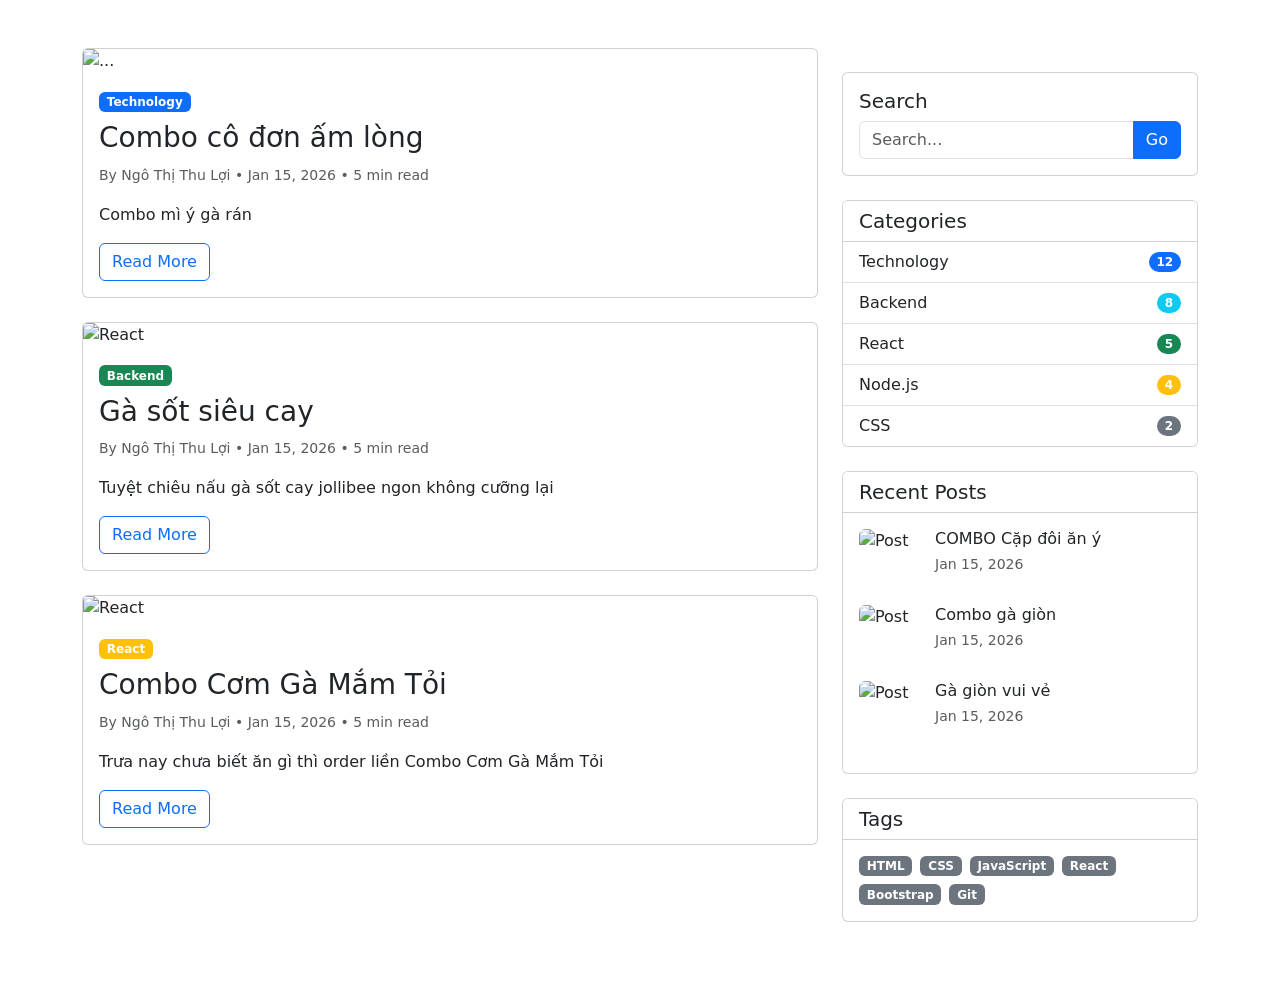
==== session_02_bootstrap/projects/portfolio_bootstrap/blog.html @ c26c79b9 "[FEATURE] Build sticky sidebar" ====
<!DOCTYPE html>
<html lang="en">
<head>
    <meta charset="UTF-8">
    <meta name="viewport" content="width=device-width, initial-scale=1.0">
    <title>Blog - Ngo Thi Thu Loi</title>
    <link href="https://cdn.jsdelivr.net/npm/bootstrap@5.3.2/dist/css/bootstrap.min.css" rel="stylesheet">
    <link href="https://cdn.jsdelivr.net/npm/bootstrap-icons@1.11.1/font/bootstrap-icons.css" rel="stylesheet">
    <link rel="stylesheet" href="css/custom-theme.css">
    <link rel="stylesheet" href="css/blog.css">
</head>
<body>
    <section id="blog" class="py-5">
    <div class="container">
        <div class="row">
            <!-- Main Content (8 columns) -->
            <div class="col-lg-8">
                <!-- Blog Post Card 1 -->
                <article class="card mb-4">
                    <img src="https://jollibee.com.vn/media/catalog/product/cache/11f3e6435b23ab624dc55c2d3fe9479d/m/y/my_ga_khoai_nc.png" class="card-img-top" alt="...">
                    <div class="card-body">
                        <span class="badge bg-primary">Technology</span>
                        <h3 class="card-title mt-2">Combo cô đơn ấm lòng</h3>
                        <p class="card-text text-muted">
                            <small>By Ngô Thị Thu Lợi • Jan 15, 2026 • 5 min read</small>
                        </p>
                        <p class="card-text">Combo mì ý gà rán</p>
                        <a href="#" class="btn btn-outline-primary">Read More</a>
                    </div>
                </article>
                
                <article class="card mb-4">
                        <img src="https://alltop.vn/backend/media/images/posts/1814/Jollibee-190862.jpg" class="card-img-top" alt="React">
                        <div class="card-body">
                            <span class="badge bg-success">Backend</span>
                            <h3 class="card-title mt-2">Gà sốt siêu cay</h3>
                            <p class="card-text text-muted">
                                <small>By Ngô Thị Thu Lợi • Jan 15, 2026 • 5 min read</small>
                            </p>
                            <p class="card-text">Tuyệt chiêu nấu gà sốt cay jollibee ngon không cưỡng lại</p>
                            <a href="#" class="btn btn-outline-primary">Read More</a>
                        </div>
                    </article>
                    <article class="card mb-4">
                        <img src="https://statics.vincom.com.vn/uu-dai/anh_thumbnail/jollibee-1725597068.png" class="card-img-top" alt="React">
                        <div class="card-body">
                            <span class="badge bg-warning">React</span>
                            <h3 class="card-title mt-2">Combo Cơm Gà Mắm Tỏi</h3>
                            <p class="card-text text-muted">
                                <small>By Ngô Thị Thu Lợi • Jan 15, 2026 • 5 min read</small>
                            </p>
                            <p class="card-text">Trưa nay chưa biết ăn gì thì order liền Combo Cơm Gà Mắm Tỏi</p>
                            <a href="#" class="btn btn-outline-primary">Read More</a>
                        </div>
                    </article>
            </div>
            <!-- Sidebar (4 columns) -->
            <div class="col-lg-4">
                <!-- Sticky sidebar -->
                <div class="sticky-top pt-4">
                    <!-- Search -->
                     <div class="card mb-4">
                            <div class="card-body">
                                <h5 class="card-title">Search</h5>
                                <div class="input-group">
                                    <input type="text" class="form-control" placeholder="Search...">
                                    <button class="btn btn-primary" type="button">Go</button>
                                </div>
                            </div>
                        </div>
                    <!-- Categories -->
                     <div class="card mb-4">
                            <div class="card-header bg-white">
                                <h5 class="mb-0">Categories</h5>
                            </div>
                            <ul class="list-group list-group-flush">
                                <li class="list-group-item d-flex justify-content-between align-items-center">
                                    Technology
                                    <span class="badge bg-primary rounded-pill">12</span>
                                </li>
                                <!-- More categories -->
                                <li class="list-group-item d-flex justify-content-between align-items-center">
                                    Backend
                                    <span class="badge bg-info rounded-pill">8</span>
                                </li>
                                <li class="list-group-item d-flex justify-content-between align-items-center">
                                    React
                                    <span class="badge bg-success rounded-pill">5</span>
                                </li>
                                <li class="list-group-item d-flex justify-content-between align-items-center">
                                    Node.js
                                    <span class="badge bg-warning rounded-pill">4</span>
                                </li>
                                <li class="list-group-item d-flex justify-content-between align-items-center">
                                    CSS
                                    <span class="badge bg-secondary rounded-pill">2</span>
                                </li>
                            </ul>
                        </div>
                    <!-- Recent Posts -->
                     <div class="card mb-4">
                            <div class="card-header bg-white">
                                <h5 class="mb-0">Recent Posts</h5>
                            </div>
                            <div class="card-body">
                                <div class="d-flex mb-3">
                                    <img src="https://down-vn.img.susercontent.com/vn-11134513-81ztc-mlj0ejtwaosjce@resize_ss576x330" class="rounded" width="60"
                                        height="60" alt="Post">
                                    <div class="ms-3">
                                        <h6 class="mb-1">COMBO Cặp đôi ăn ý</h6>
                                        <small class="text-muted">Jan 15, 2026</small>
                                    </div>
                                </div>
                                <div class="d-flex mb-3">
                                    <img src="https://upload.urbox.vn/strapi/Jollibee_003_b6c3642178.jpg" class="rounded" width="60"
                                        height="60" alt="Post">
                                    <div class="ms-3">
                                        <h6 class="mb-1">Combo gà giòn</h6>
                                        <small class="text-muted">Jan 15, 2026</small>
                                    </div>
                                </div>
                                <div class="d-flex mb-3">
                                    <img src="https://i.ytimg.com/vi/Fkh9o_XpbI4/maxresdefault.jpg" class="rounded" width="60"
                                        height="60" alt="Post">
                                    <div class="ms-3">
                                        <h6 class="mb-1">Gà giòn vui vẻ</h6>
                                        <small class="text-muted">Jan 15, 2026</small>
                                    </div>
                                </div>
                            </div>
                        </div>
                    <!-- Tags -->
                     <div class="card mb-4">
                            <div class="card-header bg-white">
                                <h5 class="mb-0">Tags</h5>
                            </div>
                            <div class="card-body">
                                <div class="d-flex flex-wrap gap-2">
                                    <span class="badge bg-secondary">HTML</span>
                                    <span class="badge bg-secondary">CSS</span>
                                    <span class="badge bg-secondary">JavaScript</span>
                                    <!-- More tags -->
                                    <span class="badge bg-secondary">React</span>
                                    <span class="badge bg-secondary">Bootstrap</span>
                                    <span class="badge bg-secondary">Git</span>
                                </div>
                            </div>
                     </div>
                </div>
            </div>
        </div>
</section>
</body>
</html>
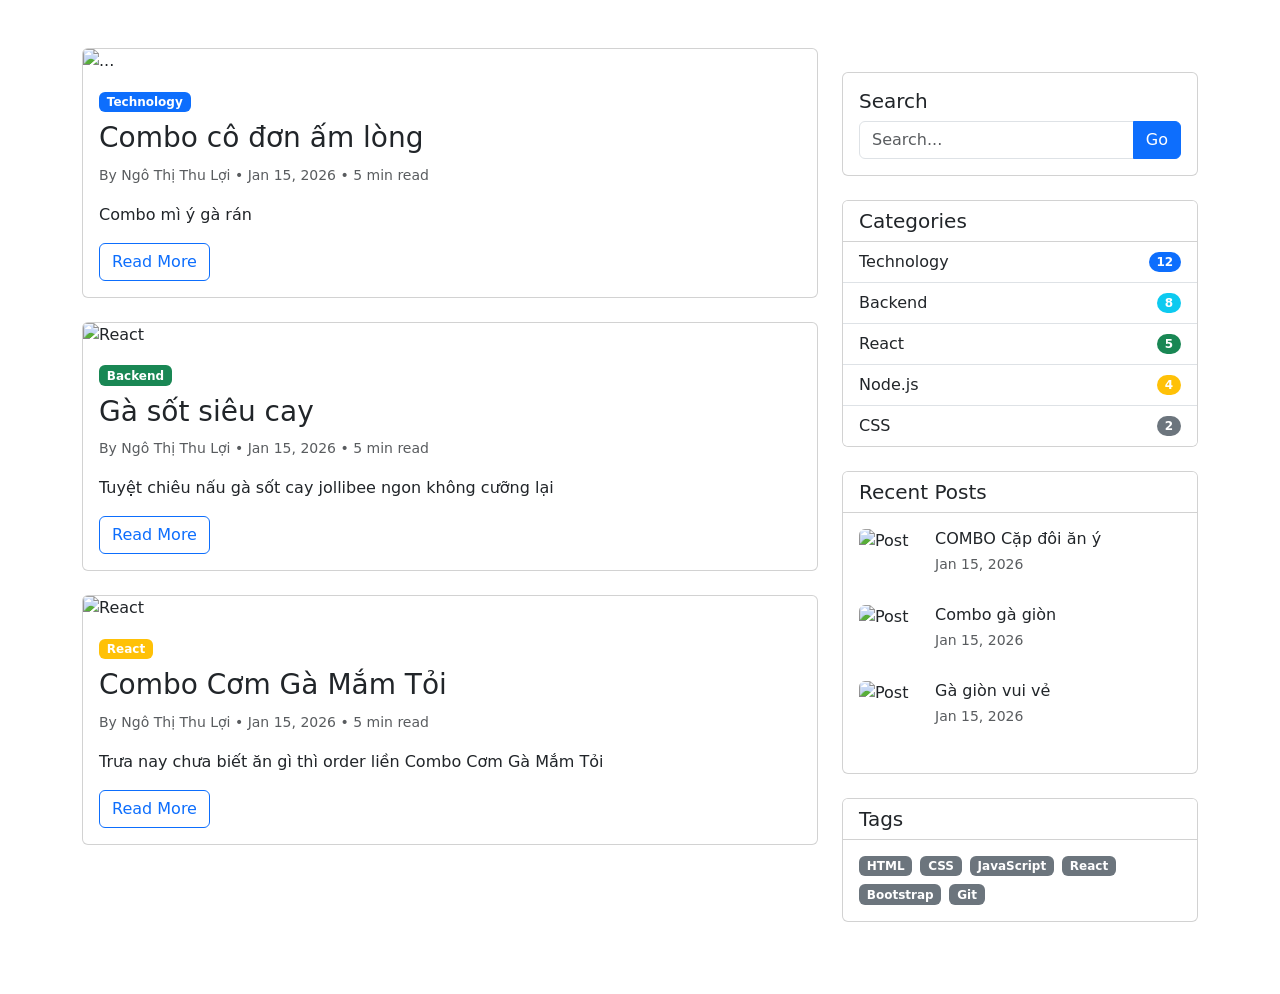
==== commit bca0da4c: "[FEATURE] Add categories and tags cloud" ====
--- a/session_02_bootstrap/projects/portfolio_bootstrap/blog.html
+++ b/session_02_bootstrap/projects/portfolio_bootstrap/blog.html
@@ -68,6 +68,7 @@
                                 </div>
                             </div>
                         </div>
+                        
                     <!-- Categories -->
                      <div class="card mb-4">
                             <div class="card-header bg-white">
@@ -97,6 +98,7 @@
                                 </li>
                             </ul>
                         </div>
+
                     <!-- Recent Posts -->
                      <div class="card mb-4">
                             <div class="card-header bg-white">
@@ -129,6 +131,7 @@
                                 </div>
                             </div>
                         </div>
+
                     <!-- Tags -->
                      <div class="card mb-4">
                             <div class="card-header bg-white">
@@ -146,6 +149,7 @@
                                 </div>
                             </div>
                      </div>
+
                 </div>
             </div>
         </div>
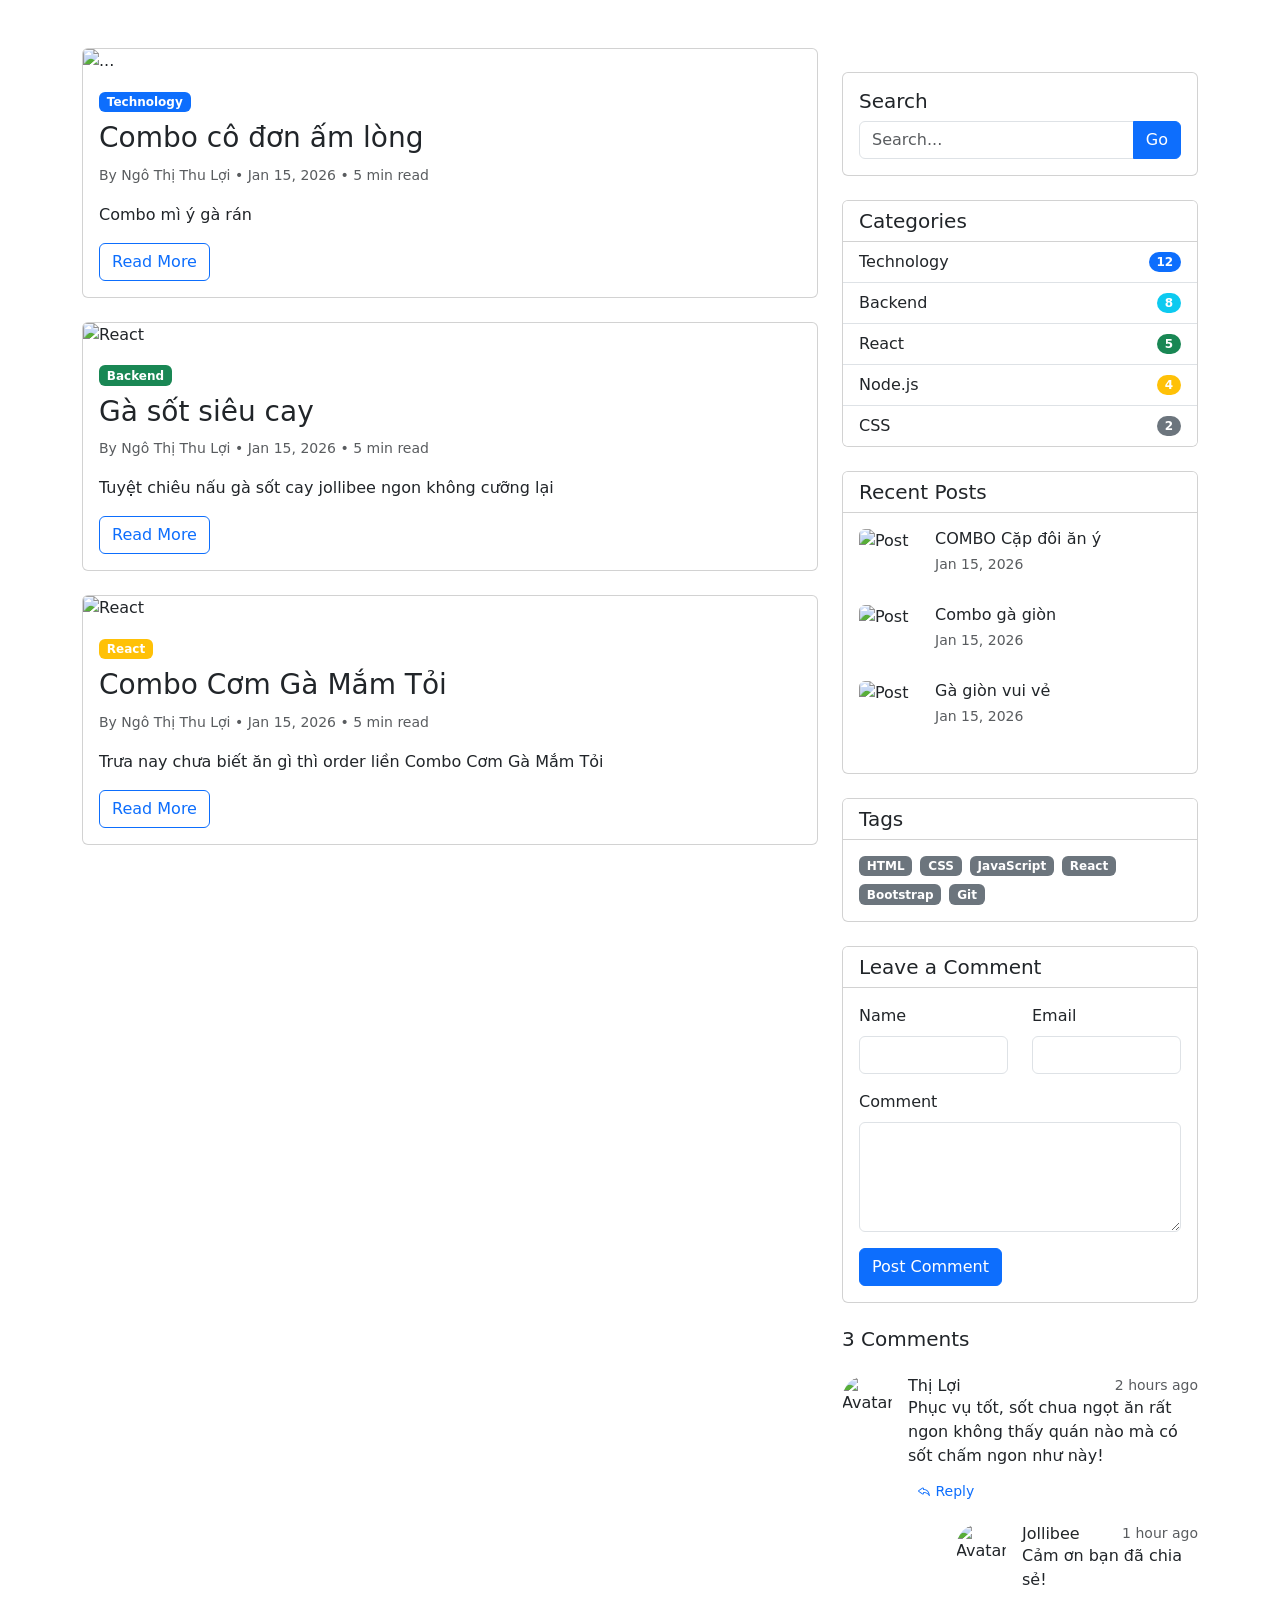
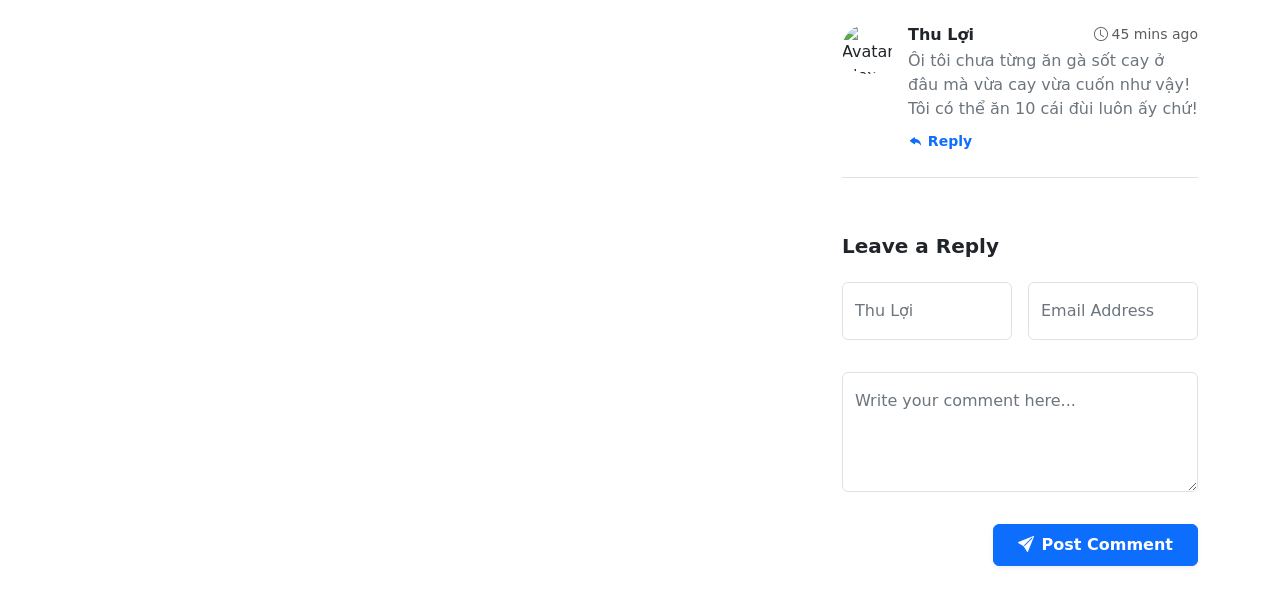
==== commit d36af485: "[FEATURE] Display threaded comments" ====
--- a/session_02_bootstrap/projects/portfolio_bootstrap/blog.html
+++ b/session_02_bootstrap/projects/portfolio_bootstrap/blog.html
@@ -68,7 +68,7 @@
                                 </div>
                             </div>
                         </div>
-                        
+
                     <!-- Categories -->
                      <div class="card mb-4">
                             <div class="card-header bg-white">
@@ -150,6 +150,113 @@
                             </div>
                      </div>
 
+                <div class="card mb-4">
+                <div class="card-header bg-white">
+                    <h5 class="mb-0">Leave a Comment</h5>
+                </div>
+                <div class="card-body">
+                <form>
+                <div class="row">
+                    <div class="col-md-6 mb-3">
+                    <label for="name" class="form-label">Name</label>
+                    <input type="text" class="form-control" id="name" required>
+                    </div>
+                    <div class="col-md-6 mb-3">
+                    <label for="email" class="form-label">Email</label>
+                    <input type="email" class="form-control" id="email" required>
+                    </div>
+                </div>
+                <div class="mb-3">
+                <label for="comment" class="form-label">Comment</label>
+                <textarea class="form-control" id="comment" rows="4" required></textarea>
+                </div>
+                <button type="submit" class="btn btn-primary">Post Comment</button>
+                </form>
+                </div>
+                </div>
+
+                <div class="comments-section">
+                <h5 class="mb-4">3 Comments</h5>
+
+                <!-- Parent Comment -->
+                <div class="comment mb-4">
+                 <div class="d-flex">
+                    <img src="https://channel.mediacdn.vn/428462621602512896/2025/12/31/photo-1-17671868325841493522652.jpg" style="width: 50px; height: 50px; object-fit: cover;" class="rounded-circle me-3" alt="Avatar">
+                <div class="flex-grow-1">
+                <div class="d-flex justify-content-between align-items-center">
+                    <h6 class="mb-0">Thị Lợi</h6>
+                    <small class="text-muted">2 hours ago</small>
+                </div>
+                <p class="mb-2">Phục vụ tốt, sốt chua ngọt ăn rất ngon không thấy quán nào mà có sốt chấm ngon như này!</p>
+                <button class="btn btn-sm btn-link text-decoration-none">
+                    <i class="bi bi-reply"></i> Reply
+                </button>
+
+                <!-- Nested Reply -->
+                <div class="comment reply ms-5 mt-3">
+                    <div class="d-flex">
+                        <img src="https://cdn.eva.vn/upload/2-2023/images/2023-04-25/image1-1682387447-440-width2048height1365.jpg" style="width: 50px; height: 50px; object-fit: cover;" class="rounded-circle me-3" alt="Avatar">
+                        <div class="flex-grow-1">
+                            <div class="d-flex justify-content-between align-items-center">
+                                <h6 class="mb-0">Jollibee</h6>
+                                <small class="text-muted">1 hour ago</small>
+                            </div>
+                            <p class="mb-2">Cảm ơn bạn đã chia sẻ!</p>
+                        </div>
+                    </div>
+                </div>
+            </div>
+        </div>
+    </div>
+
+    <div class="comment-item mb-4 pb-4 border-bottom">
+        <div class="d-flex">
+            <img src="https://cafefcdn.com/2019/7/28/photo-1-15643054580801194448128.jpg" class="rounded-circle me-3" alt="Avatar Alex Smith" style="width: 50px; height: 50px; object-fit: cover;">
+            <div class="flex-grow-1">
+                <div class="d-flex justify-content-between align-items-center mb-1">
+                    <h6 class="mb-0 fw-bold">Thu Lợi</h6>
+                    <small class="text-muted"><i class="bi bi-clock me-1"></i>45 mins ago</small>
+                </div>
+                <p class="text-secondary mb-2">Ôi tôi chưa từng ăn gà sốt cay ở đâu mà vừa cay vừa cuốn như vậy! Tôi có thể ăn 10 cái đùi luôn ấy chứ!</p>
+                <button class="btn btn-sm btn-link text-decoration-none text-primary p-0 fw-semibold">
+                    <i class="bi bi-reply-fill"></i> Reply
+                </button>
+            </div>
+        </div>
+    </div>
+
+    <div class="comment-form-wrapper mt-5 pt-2">
+        <h5 class="fw-bold mb-4">Leave a Reply</h5>
+        <form>
+            <div class="row g-3">
+                <div class="col-md-6">
+                    <div class="form-floating mb-3">
+                        <input type="text" class="form-control" id="commenterName" placeholder="Your Name" required>
+                        <label for="commenterName" class="text-secondary">Thu Lợi</label>
+                    </div>
+                </div>
+                <div class="col-md-6">
+                    <div class="form-floating mb-3">
+                        <input type="email" class="form-control" id="commenterEmail" placeholder="name@example.com" required>
+                        <label for="commenterEmail" class="text-secondary">Email Address</label>
+                    </div>
+                </div>
+                <div class="col-12">
+                    <div class="form-floating mb-3">
+                        <textarea class="form-control" id="commentMessage" placeholder="Leave a comment here" style="height: 120px" required></textarea>
+                        <label for="commentMessage" class="text-secondary">Write your comment here...</label>
+                    </div>
+                </div>
+                <div class="col-12 text-end">
+                    <button type="submit" class="btn btn-primary px-4 py-2 fw-semibold shadow-sm">
+                        <i class="bi bi-send-fill me-2"></i>Post Comment
+                    </button>
+                </div>
+            </div>
+        </form>
+    </div>
+</div>
+
                 </div>
             </div>
         </div>
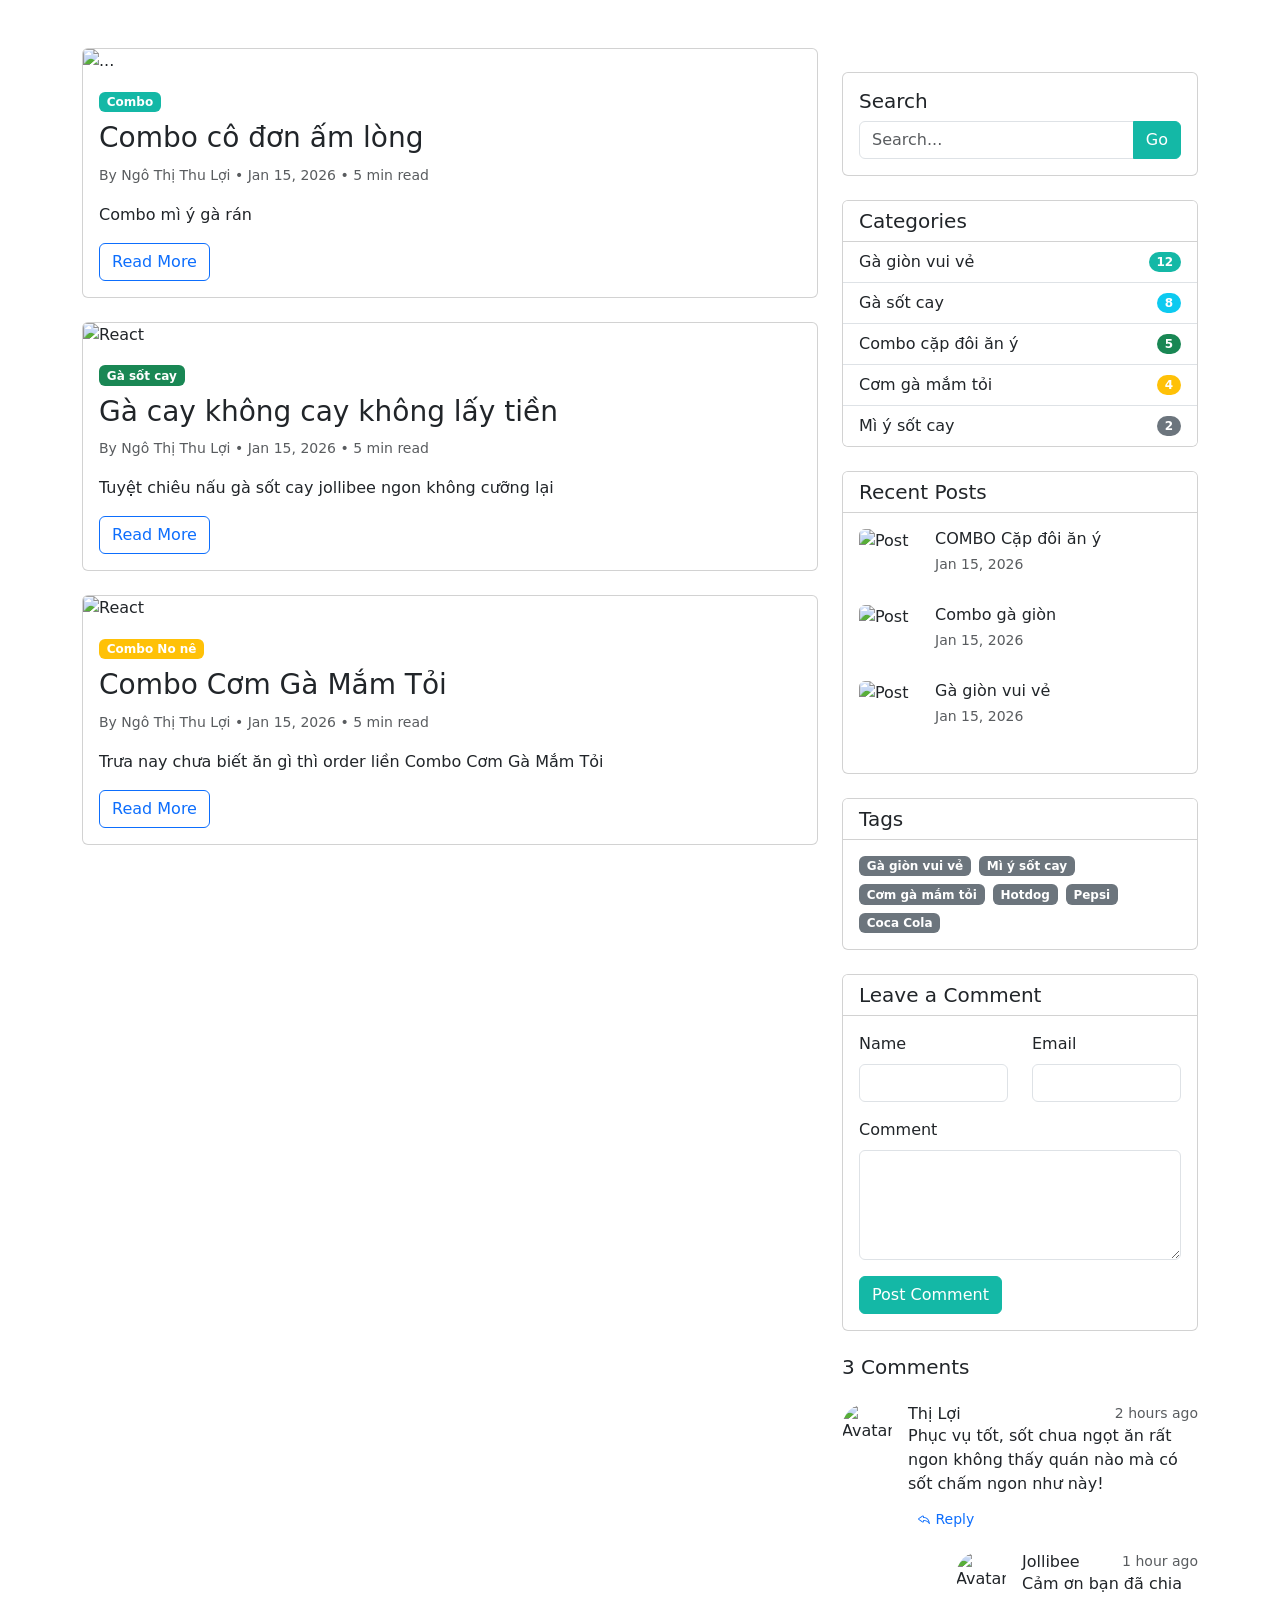
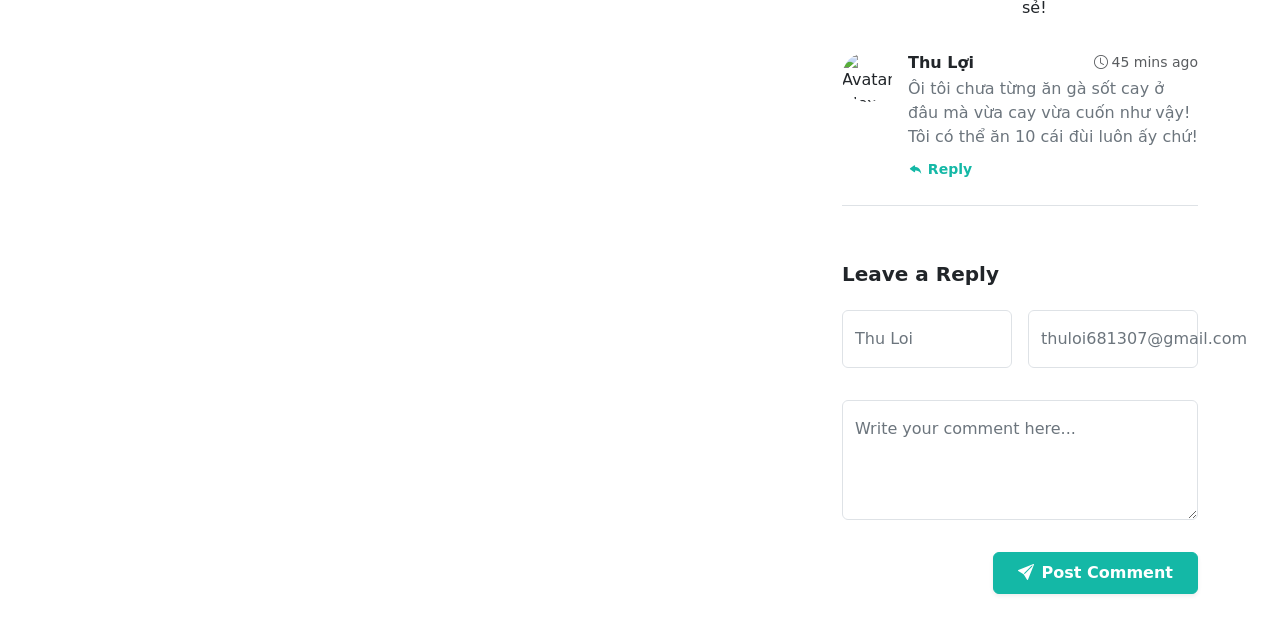
==== commit 9e4c66b7: "[CUSTOMIZE] Add custom spacing scale" ====
--- a/session_02_bootstrap/projects/portfolio_bootstrap/blog.html
+++ b/session_02_bootstrap/projects/portfolio_bootstrap/blog.html
@@ -5,9 +5,11 @@
     <meta name="viewport" content="width=device-width, initial-scale=1.0">
     <title>Blog - Ngo Thi Thu Loi</title>
     <link href="https://cdn.jsdelivr.net/npm/bootstrap@5.3.2/dist/css/bootstrap.min.css" rel="stylesheet">
-    <link href="https://cdn.jsdelivr.net/npm/bootstrap-icons@1.11.1/font/bootstrap-icons.css" rel="stylesheet">
+    <link rel="stylesheet" href="https://cdn.jsdelivr.net/npm/bootstrap-icons@1.11.2/font/bootstrap-icons.css">
+    <link href="https://fonts.googleapis.com/css2?family=Inter:wght@400;500;600;700&display=swap" rel="stylesheet">
     <link rel="stylesheet" href="css/custom-theme.css">
     <link rel="stylesheet" href="css/blog.css">
+    <link rel="stylesheet" href="css/comments.css">
 </head>
 <body>
     <section id="blog" class="py-5">
@@ -19,7 +21,7 @@
                 <article class="card mb-4">
                     <img src="https://jollibee.com.vn/media/catalog/product/cache/11f3e6435b23ab624dc55c2d3fe9479d/m/y/my_ga_khoai_nc.png" class="card-img-top" alt="...">
                     <div class="card-body">
-                        <span class="badge bg-primary">Technology</span>
+                        <span class="badge bg-primary">Combo</span>
                         <h3 class="card-title mt-2">Combo cô đơn ấm lòng</h3>
                         <p class="card-text text-muted">
                             <small>By Ngô Thị Thu Lợi • Jan 15, 2026 • 5 min read</small>
@@ -32,8 +34,8 @@
                 <article class="card mb-4">
                         <img src="https://alltop.vn/backend/media/images/posts/1814/Jollibee-190862.jpg" class="card-img-top" alt="React">
                         <div class="card-body">
-                            <span class="badge bg-success">Backend</span>
-                            <h3 class="card-title mt-2">Gà sốt siêu cay</h3>
+                            <span class="badge bg-success">Gà sốt cay</span>
+                            <h3 class="card-title mt-2">Gà cay không cay không lấy tiền</h3>
                             <p class="card-text text-muted">
                                 <small>By Ngô Thị Thu Lợi • Jan 15, 2026 • 5 min read</small>
                             </p>
@@ -44,7 +46,7 @@
                     <article class="card mb-4">
                         <img src="https://statics.vincom.com.vn/uu-dai/anh_thumbnail/jollibee-1725597068.png" class="card-img-top" alt="React">
                         <div class="card-body">
-                            <span class="badge bg-warning">React</span>
+                            <span class="badge bg-warning">Combo No nê</span>
                             <h3 class="card-title mt-2">Combo Cơm Gà Mắm Tỏi</h3>
                             <p class="card-text text-muted">
                                 <small>By Ngô Thị Thu Lợi • Jan 15, 2026 • 5 min read</small>
@@ -76,24 +78,24 @@
                             </div>
                             <ul class="list-group list-group-flush">
                                 <li class="list-group-item d-flex justify-content-between align-items-center">
-                                    Technology
+                                    Gà giòn vui vẻ
                                     <span class="badge bg-primary rounded-pill">12</span>
                                 </li>
                                 <!-- More categories -->
                                 <li class="list-group-item d-flex justify-content-between align-items-center">
-                                    Backend
+                                    Gà sốt cay
                                     <span class="badge bg-info rounded-pill">8</span>
                                 </li>
                                 <li class="list-group-item d-flex justify-content-between align-items-center">
-                                    React
+                                    Combo cặp đôi ăn ý
                                     <span class="badge bg-success rounded-pill">5</span>
                                 </li>
                                 <li class="list-group-item d-flex justify-content-between align-items-center">
-                                    Node.js
+                                    Cơm gà mắm tỏi
                                     <span class="badge bg-warning rounded-pill">4</span>
                                 </li>
                                 <li class="list-group-item d-flex justify-content-between align-items-center">
-                                    CSS
+                                    Mì ý sốt cay
                                     <span class="badge bg-secondary rounded-pill">2</span>
                                 </li>
                             </ul>
@@ -139,13 +141,13 @@
                             </div>
                             <div class="card-body">
                                 <div class="d-flex flex-wrap gap-2">
-                                    <span class="badge bg-secondary">HTML</span>
-                                    <span class="badge bg-secondary">CSS</span>
-                                    <span class="badge bg-secondary">JavaScript</span>
+                                    <span class="badge bg-secondary">Gà giòn vui vẻ</span>
+                                    <span class="badge bg-secondary">Mì ý sốt cay</span>
+                                    <span class="badge bg-secondary">Cơm gà mắm tỏi</span>
                                     <!-- More tags -->
-                                    <span class="badge bg-secondary">React</span>
-                                    <span class="badge bg-secondary">Bootstrap</span>
-                                    <span class="badge bg-secondary">Git</span>
+                                    <span class="badge bg-secondary">Hotdog</span>
+                                    <span class="badge bg-secondary">Pepsi</span>
+                                    <span class="badge bg-secondary">Coca Cola</span>
                                 </div>
                             </div>
                      </div>
@@ -232,13 +234,13 @@
                 <div class="col-md-6">
                     <div class="form-floating mb-3">
                         <input type="text" class="form-control" id="commenterName" placeholder="Your Name" required>
-                        <label for="commenterName" class="text-secondary">Thu Lợi</label>
+                        <label for="commenterName" class="text-secondary">Thu Loi</label>
                     </div>
                 </div>
                 <div class="col-md-6">
                     <div class="form-floating mb-3">
                         <input type="email" class="form-control" id="commenterEmail" placeholder="name@example.com" required>
-                        <label for="commenterEmail" class="text-secondary">Email Address</label>
+                        <label for="commenterEmail" class="text-secondary">thuloi681307@gmail.com</label>
                     </div>
                 </div>
                 <div class="col-12">
--- a/session_02_bootstrap/projects/portfolio_bootstrap/css/custom-theme.css
+++ b/session_02_bootstrap/projects/portfolio_bootstrap/css/custom-theme.css
@@ -0,0 +1,20 @@
+:root{
+    --bs-primary:#14b8a6;
+    --bs-primary-hover:#0d9488;
+    --bs-primary-rgb:20,184,166;
+
+    --bs-secondary:#64748b;
+}
+.btn-primary{
+    background-color:var(--bs-primary);
+    border-color:var(--bs-primary);
+}
+
+.py-section{
+    padding-top:5rem;
+    padding-bottom:5rem;
+}
+
+.gap-4{
+    gap:2rem;
+}
